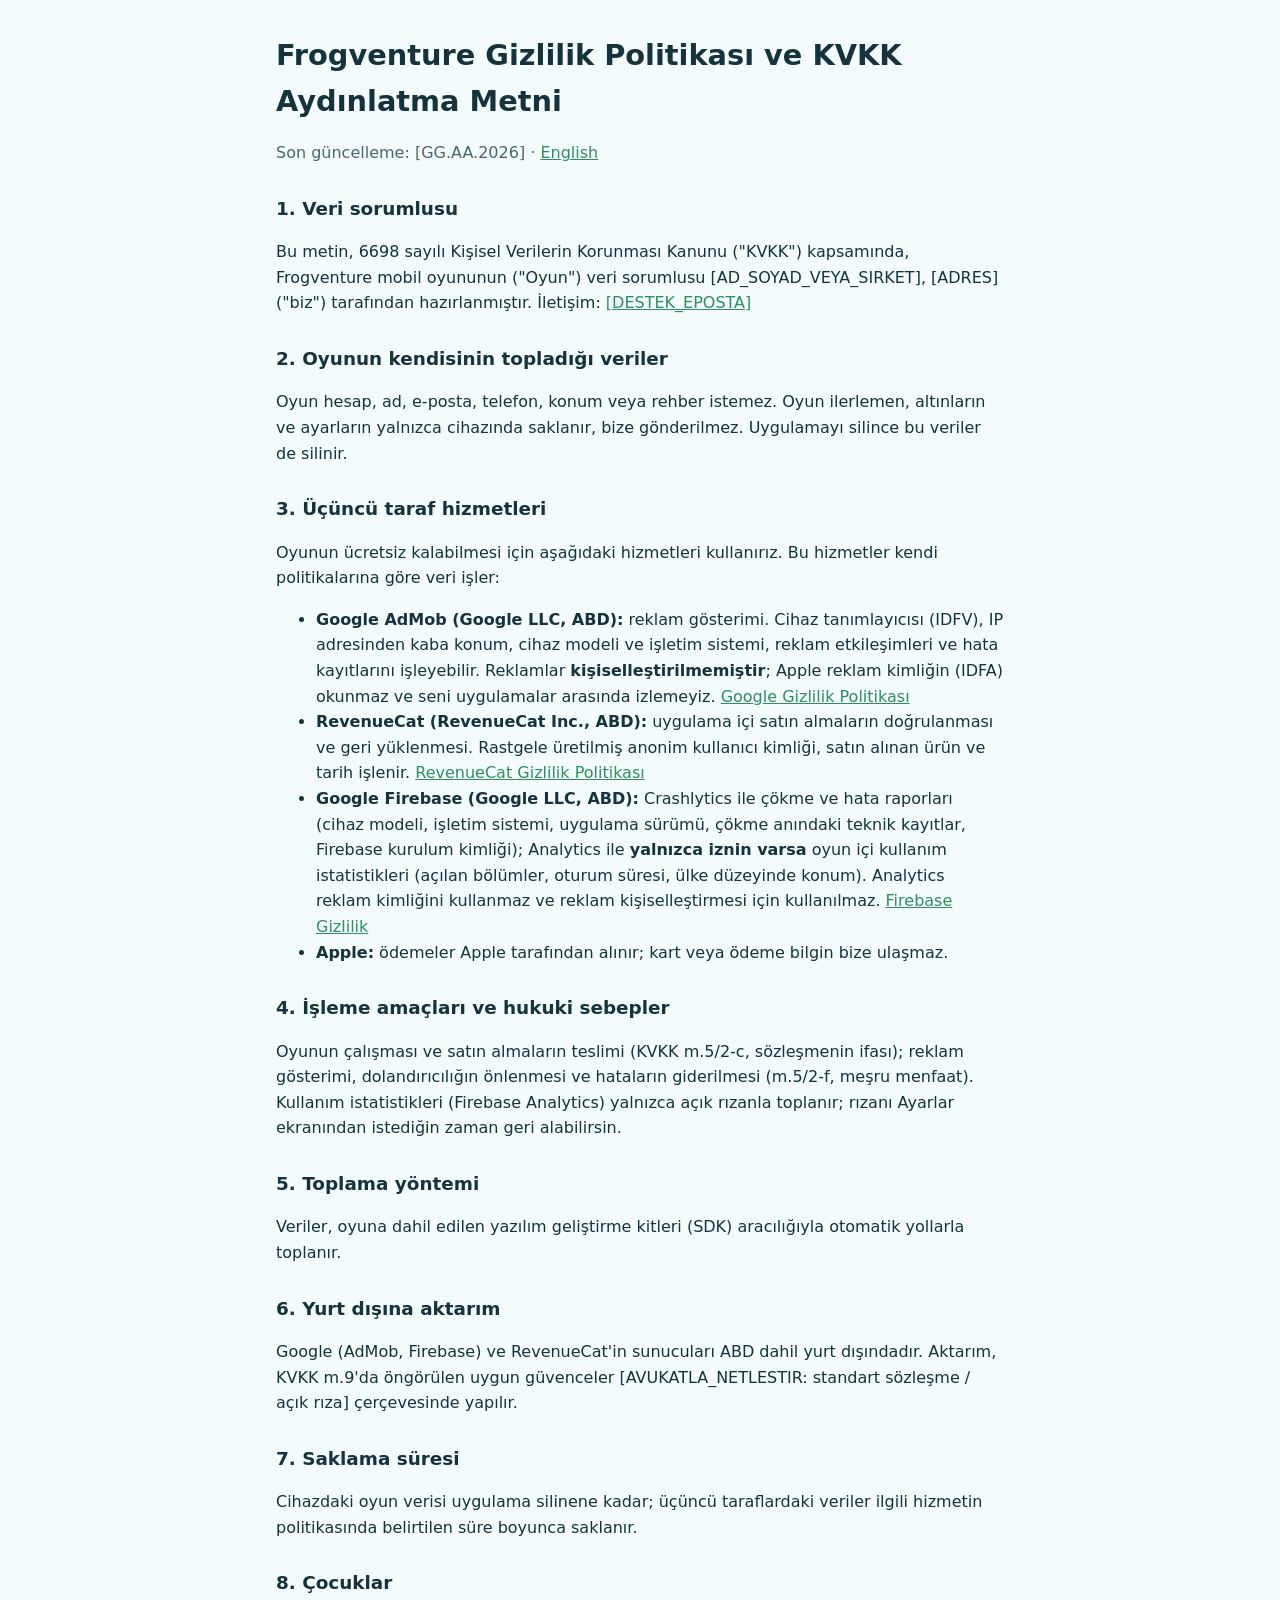
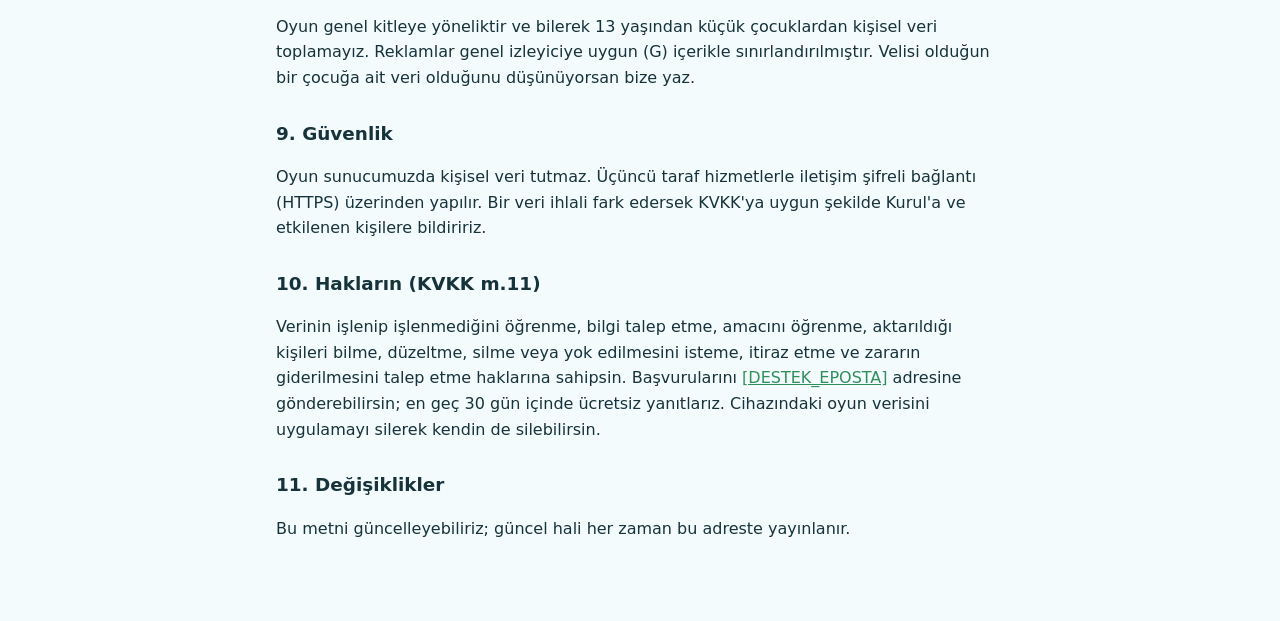
==== frogventure/privacy.html @ 259fa399 "Add Frogventure privacy policy and support pages Co-Authored-By: Claude Sonnet 5.5 <noreply@anthropi" ====
<!doctype html><html lang="tr"><head><meta charset="utf-8"><meta name="viewport" content="width=device-width,initial-scale=1"><title>Frogventure Gizlilik Politikası</title><link rel="stylesheet" href="../style.css"></head>
<body><main><h1>Frogventure Gizlilik Politikası ve KVKK Aydınlatma Metni</h1><p class="muted">Son güncelleme: [GG.AA.2026] · <a href="privacy-en.html">English</a></p>
<h2>1. Veri sorumlusu</h2><p>Bu metin, 6698 sayılı Kişisel Verilerin Korunması Kanunu ("KVKK") kapsamında, Frogventure mobil oyununun ("Oyun") veri sorumlusu [AD_SOYAD_VEYA_SIRKET], [ADRES] ("biz") tarafından hazırlanmıştır. İletişim: <a href="mailto:[DESTEK_EPOSTA]">[DESTEK_EPOSTA]</a></p>
<h2>2. Oyunun kendisinin topladığı veriler</h2><p>Oyun hesap, ad, e-posta, telefon, konum veya rehber istemez. Oyun ilerlemen, altınların ve ayarların yalnızca cihazında saklanır, bize gönderilmez. Uygulamayı silince bu veriler de silinir.</p>
<h2>3. Üçüncü taraf hizmetleri</h2><p>Oyunun ücretsiz kalabilmesi için aşağıdaki hizmetleri kullanırız. Bu hizmetler kendi politikalarına göre veri işler:</p><ul>
<li><b>Google AdMob (Google LLC, ABD):</b> reklam gösterimi. Cihaz tanımlayıcısı (IDFV), IP adresinden kaba konum, cihaz modeli ve işletim sistemi, reklam etkileşimleri ve hata kayıtlarını işleyebilir. Reklamlar <b>kişiselleştirilmemiştir</b>; Apple reklam kimliğin (IDFA) okunmaz ve seni uygulamalar arasında izlemeyiz. <a href="https://policies.google.com/privacy">Google Gizlilik Politikası</a></li>
<li><b>RevenueCat (RevenueCat Inc., ABD):</b> uygulama içi satın almaların doğrulanması ve geri yüklenmesi. Rastgele üretilmiş anonim kullanıcı kimliği, satın alınan ürün ve tarih işlenir. <a href="https://www.revenuecat.com/privacy">RevenueCat Gizlilik Politikası</a></li>
<li><b>Google Firebase (Google LLC, ABD):</b> Crashlytics ile çökme ve hata raporları (cihaz modeli, işletim sistemi, uygulama sürümü, çökme anındaki teknik kayıtlar, Firebase kurulum kimliği); Analytics ile <b>yalnızca iznin varsa</b> oyun içi kullanım istatistikleri (açılan bölümler, oturum süresi, ülke düzeyinde konum). Analytics reklam kimliğini kullanmaz ve reklam kişiselleştirmesi için kullanılmaz. <a href="https://firebase.google.com/support/privacy">Firebase Gizlilik</a></li>
<li><b>Apple:</b> ödemeler Apple tarafından alınır; kart veya ödeme bilgin bize ulaşmaz.</li></ul>
<h2>4. İşleme amaçları ve hukuki sebepler</h2><p>Oyunun çalışması ve satın almaların teslimi (KVKK m.5/2-c, sözleşmenin ifası); reklam gösterimi, dolandırıcılığın önlenmesi ve hataların giderilmesi (m.5/2-f, meşru menfaat). Kullanım istatistikleri (Firebase Analytics) yalnızca açık rızanla toplanır; rızanı Ayarlar ekranından istediğin zaman geri alabilirsin.</p>
<h2>5. Toplama yöntemi</h2><p>Veriler, oyuna dahil edilen yazılım geliştirme kitleri (SDK) aracılığıyla otomatik yollarla toplanır.</p>
<h2>6. Yurt dışına aktarım</h2><p>Google (AdMob, Firebase) ve RevenueCat'in sunucuları ABD dahil yurt dışındadır. Aktarım, KVKK m.9'da öngörülen uygun güvenceler [AVUKATLA_NETLESTIR: standart sözleşme / açık rıza] çerçevesinde yapılır.</p>
<h2>7. Saklama süresi</h2><p>Cihazdaki oyun verisi uygulama silinene kadar; üçüncü taraflardaki veriler ilgili hizmetin politikasında belirtilen süre boyunca saklanır.</p>
<h2>8. Çocuklar</h2><p>Oyun genel kitleye yöneliktir ve bilerek 13 yaşından küçük çocuklardan kişisel veri toplamayız. Reklamlar genel izleyiciye uygun (G) içerikle sınırlandırılmıştır. Velisi olduğun bir çocuğa ait veri olduğunu düşünüyorsan bize yaz.</p>
<h2>9. Güvenlik</h2><p>Oyun sunucumuzda kişisel veri tutmaz. Üçüncü taraf hizmetlerle iletişim şifreli bağlantı (HTTPS) üzerinden yapılır. Bir veri ihlali fark edersek KVKK'ya uygun şekilde Kurul'a ve etkilenen kişilere bildiririz.</p>
<h2>10. Hakların (KVKK m.11)</h2><p>Verinin işlenip işlenmediğini öğrenme, bilgi talep etme, amacını öğrenme, aktarıldığı kişileri bilme, düzeltme, silme veya yok edilmesini isteme, itiraz etme ve zararın giderilmesini talep etme haklarına sahipsin. Başvurularını <a href="mailto:[DESTEK_EPOSTA]">[DESTEK_EPOSTA]</a> adresine gönderebilirsin; en geç 30 gün içinde ücretsiz yanıtlarız. Cihazındaki oyun verisini uygulamayı silerek kendin de silebilirsin.</p>
<h2>11. Değişiklikler</h2><p>Bu metni güncelleyebiliriz; güncel hali her zaman bu adreste yayınlanır.</p>
</main></body></html>
---- style.css ----
:root{--bg:#f4fbfd;--fg:#16323a;--muted:#4c6670;--accent:#2f8f5b;--card:#fff}
@media (prefers-color-scheme:dark){:root{--bg:#0f1c20;--fg:#e4f1f4;--muted:#9fb7bf;--accent:#5fd18f;--card:#16282d}}
*{box-sizing:border-box}body{margin:0;background:var(--bg);color:var(--fg);font:16px/1.6 -apple-system,system-ui,Segoe UI,Roboto,sans-serif}
main{max-width:760px;margin:0 auto;padding:32px 16px 64px}h1{font-size:1.8rem;margin:0 0 4px}h2{font-size:1.15rem;margin:28px 0 6px}
a{color:var(--accent)}.muted{color:var(--muted)}nav{display:flex;gap:16px;flex-wrap:wrap;margin-bottom:24px}.card{background:var(--card);border-radius:14px;padding:16px 20px;margin:16px 0}
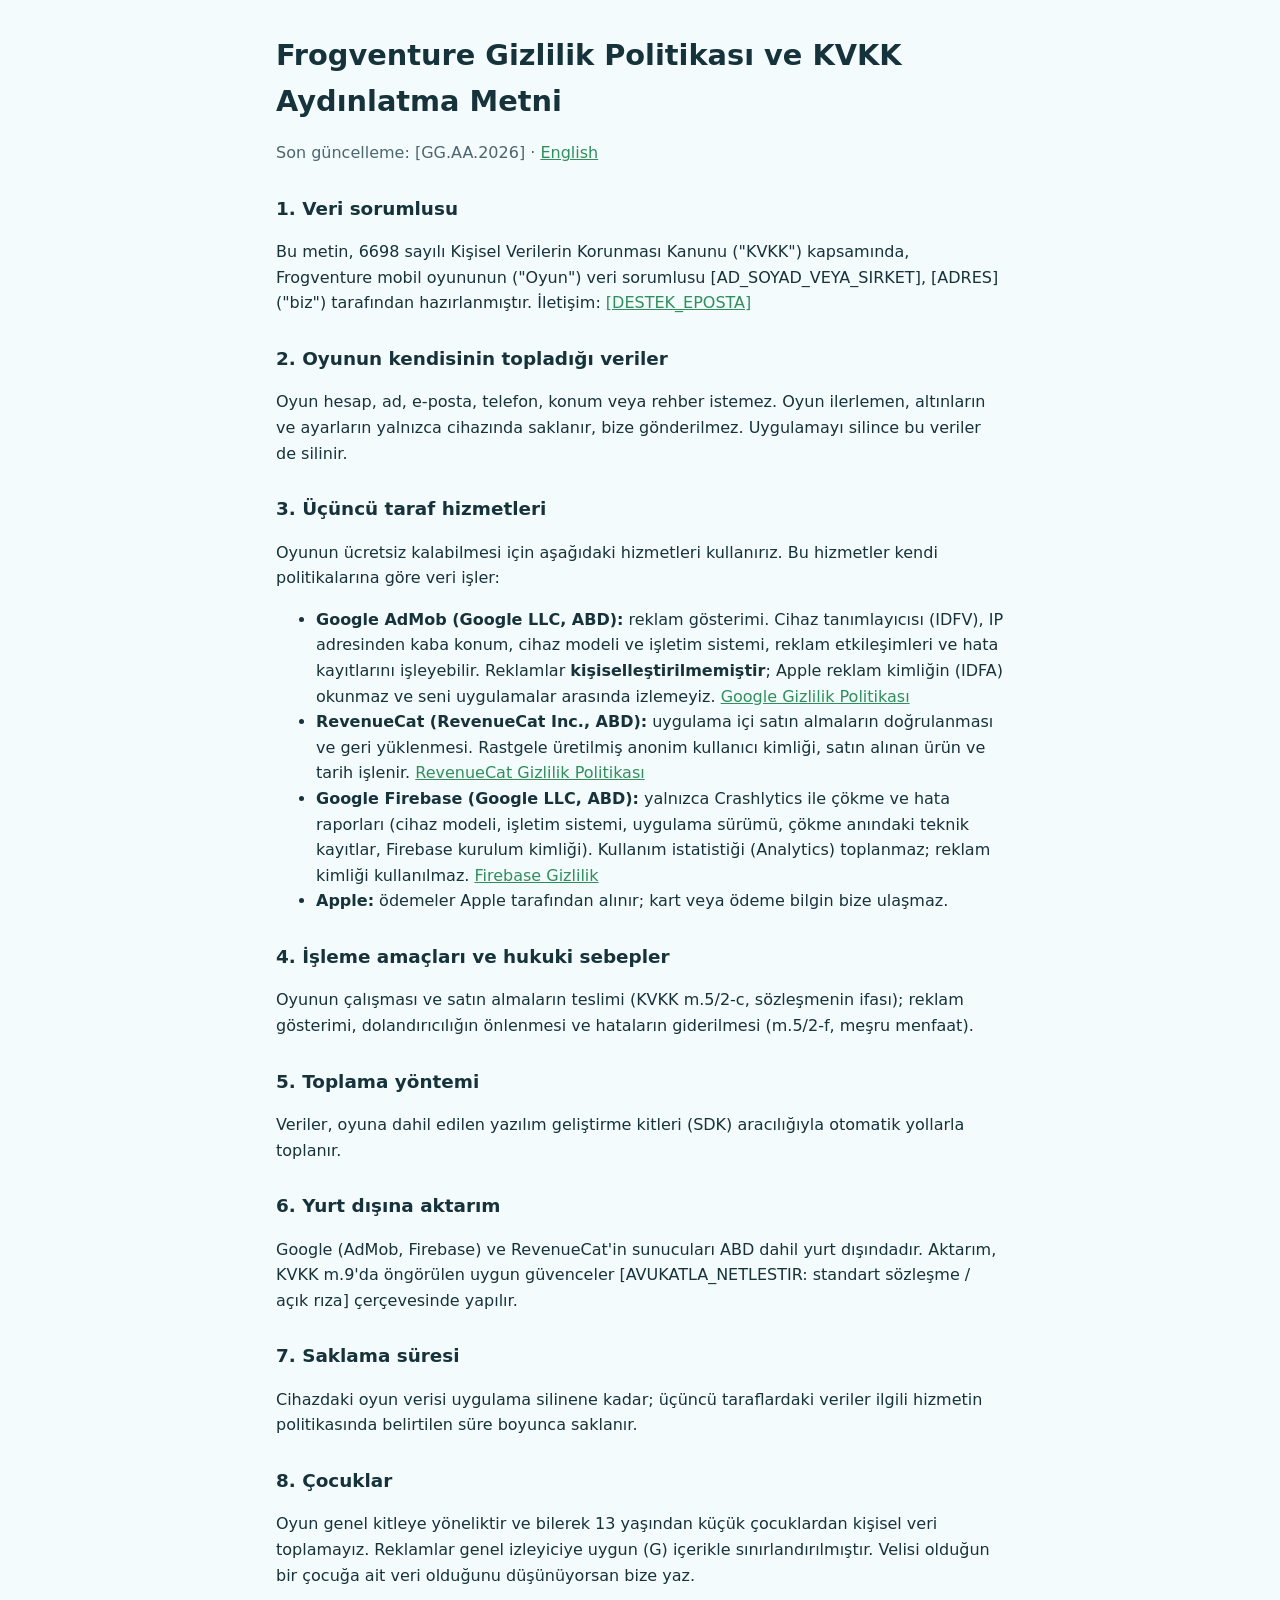
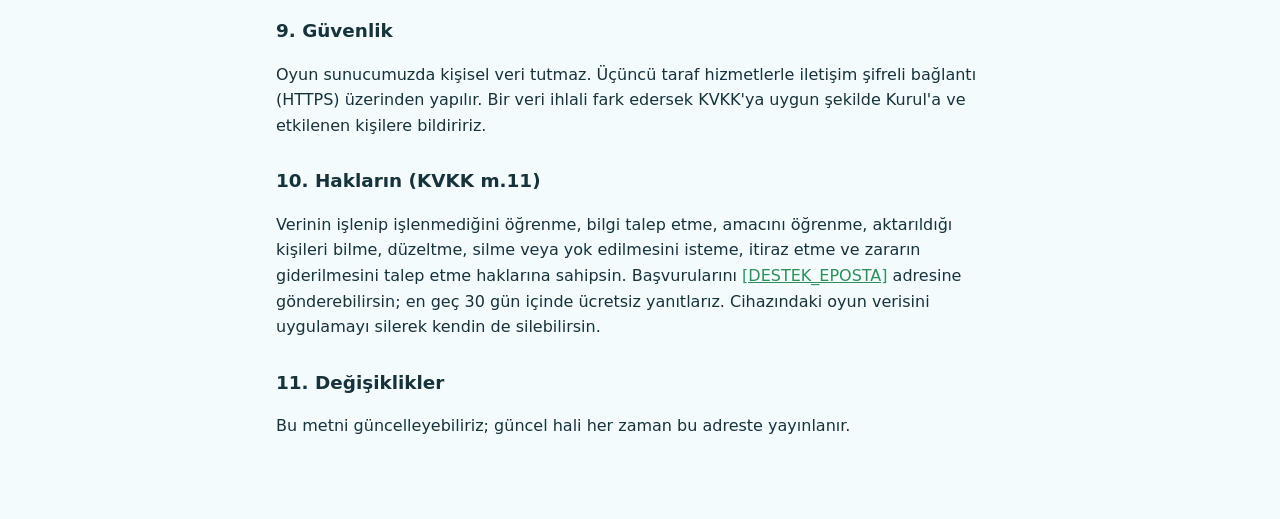
==== commit 13e92b97: "Privacy pages: Crashlytics only, no Analytics Co-Authored-By: Claude Sonnet 5.5 <noreply@anthropic.c" ====
--- a/frogventure/privacy.html
+++ b/frogventure/privacy.html
@@ -5,9 +5,9 @@
 <h2>3. Üçüncü taraf hizmetleri</h2><p>Oyunun ücretsiz kalabilmesi için aşağıdaki hizmetleri kullanırız. Bu hizmetler kendi politikalarına göre veri işler:</p><ul>
 <li><b>Google AdMob (Google LLC, ABD):</b> reklam gösterimi. Cihaz tanımlayıcısı (IDFV), IP adresinden kaba konum, cihaz modeli ve işletim sistemi, reklam etkileşimleri ve hata kayıtlarını işleyebilir. Reklamlar <b>kişiselleştirilmemiştir</b>; Apple reklam kimliğin (IDFA) okunmaz ve seni uygulamalar arasında izlemeyiz. <a href="https://policies.google.com/privacy">Google Gizlilik Politikası</a></li>
 <li><b>RevenueCat (RevenueCat Inc., ABD):</b> uygulama içi satın almaların doğrulanması ve geri yüklenmesi. Rastgele üretilmiş anonim kullanıcı kimliği, satın alınan ürün ve tarih işlenir. <a href="https://www.revenuecat.com/privacy">RevenueCat Gizlilik Politikası</a></li>
-<li><b>Google Firebase (Google LLC, ABD):</b> Crashlytics ile çökme ve hata raporları (cihaz modeli, işletim sistemi, uygulama sürümü, çökme anındaki teknik kayıtlar, Firebase kurulum kimliği); Analytics ile <b>yalnızca iznin varsa</b> oyun içi kullanım istatistikleri (açılan bölümler, oturum süresi, ülke düzeyinde konum). Analytics reklam kimliğini kullanmaz ve reklam kişiselleştirmesi için kullanılmaz. <a href="https://firebase.google.com/support/privacy">Firebase Gizlilik</a></li>
+<li><b>Google Firebase (Google LLC, ABD):</b> yalnızca Crashlytics ile çökme ve hata raporları (cihaz modeli, işletim sistemi, uygulama sürümü, çökme anındaki teknik kayıtlar, Firebase kurulum kimliği). Kullanım istatistiği (Analytics) toplanmaz; reklam kimliği kullanılmaz. <a href="https://firebase.google.com/support/privacy">Firebase Gizlilik</a></li>
 <li><b>Apple:</b> ödemeler Apple tarafından alınır; kart veya ödeme bilgin bize ulaşmaz.</li></ul>
-<h2>4. İşleme amaçları ve hukuki sebepler</h2><p>Oyunun çalışması ve satın almaların teslimi (KVKK m.5/2-c, sözleşmenin ifası); reklam gösterimi, dolandırıcılığın önlenmesi ve hataların giderilmesi (m.5/2-f, meşru menfaat). Kullanım istatistikleri (Firebase Analytics) yalnızca açık rızanla toplanır; rızanı Ayarlar ekranından istediğin zaman geri alabilirsin.</p>
+<h2>4. İşleme amaçları ve hukuki sebepler</h2><p>Oyunun çalışması ve satın almaların teslimi (KVKK m.5/2-c, sözleşmenin ifası); reklam gösterimi, dolandırıcılığın önlenmesi ve hataların giderilmesi (m.5/2-f, meşru menfaat).</p>
 <h2>5. Toplama yöntemi</h2><p>Veriler, oyuna dahil edilen yazılım geliştirme kitleri (SDK) aracılığıyla otomatik yollarla toplanır.</p>
 <h2>6. Yurt dışına aktarım</h2><p>Google (AdMob, Firebase) ve RevenueCat'in sunucuları ABD dahil yurt dışındadır. Aktarım, KVKK m.9'da öngörülen uygun güvenceler [AVUKATLA_NETLESTIR: standart sözleşme / açık rıza] çerçevesinde yapılır.</p>
 <h2>7. Saklama süresi</h2><p>Cihazdaki oyun verisi uygulama silinene kadar; üçüncü taraflardaki veriler ilgili hizmetin politikasında belirtilen süre boyunca saklanır.</p>
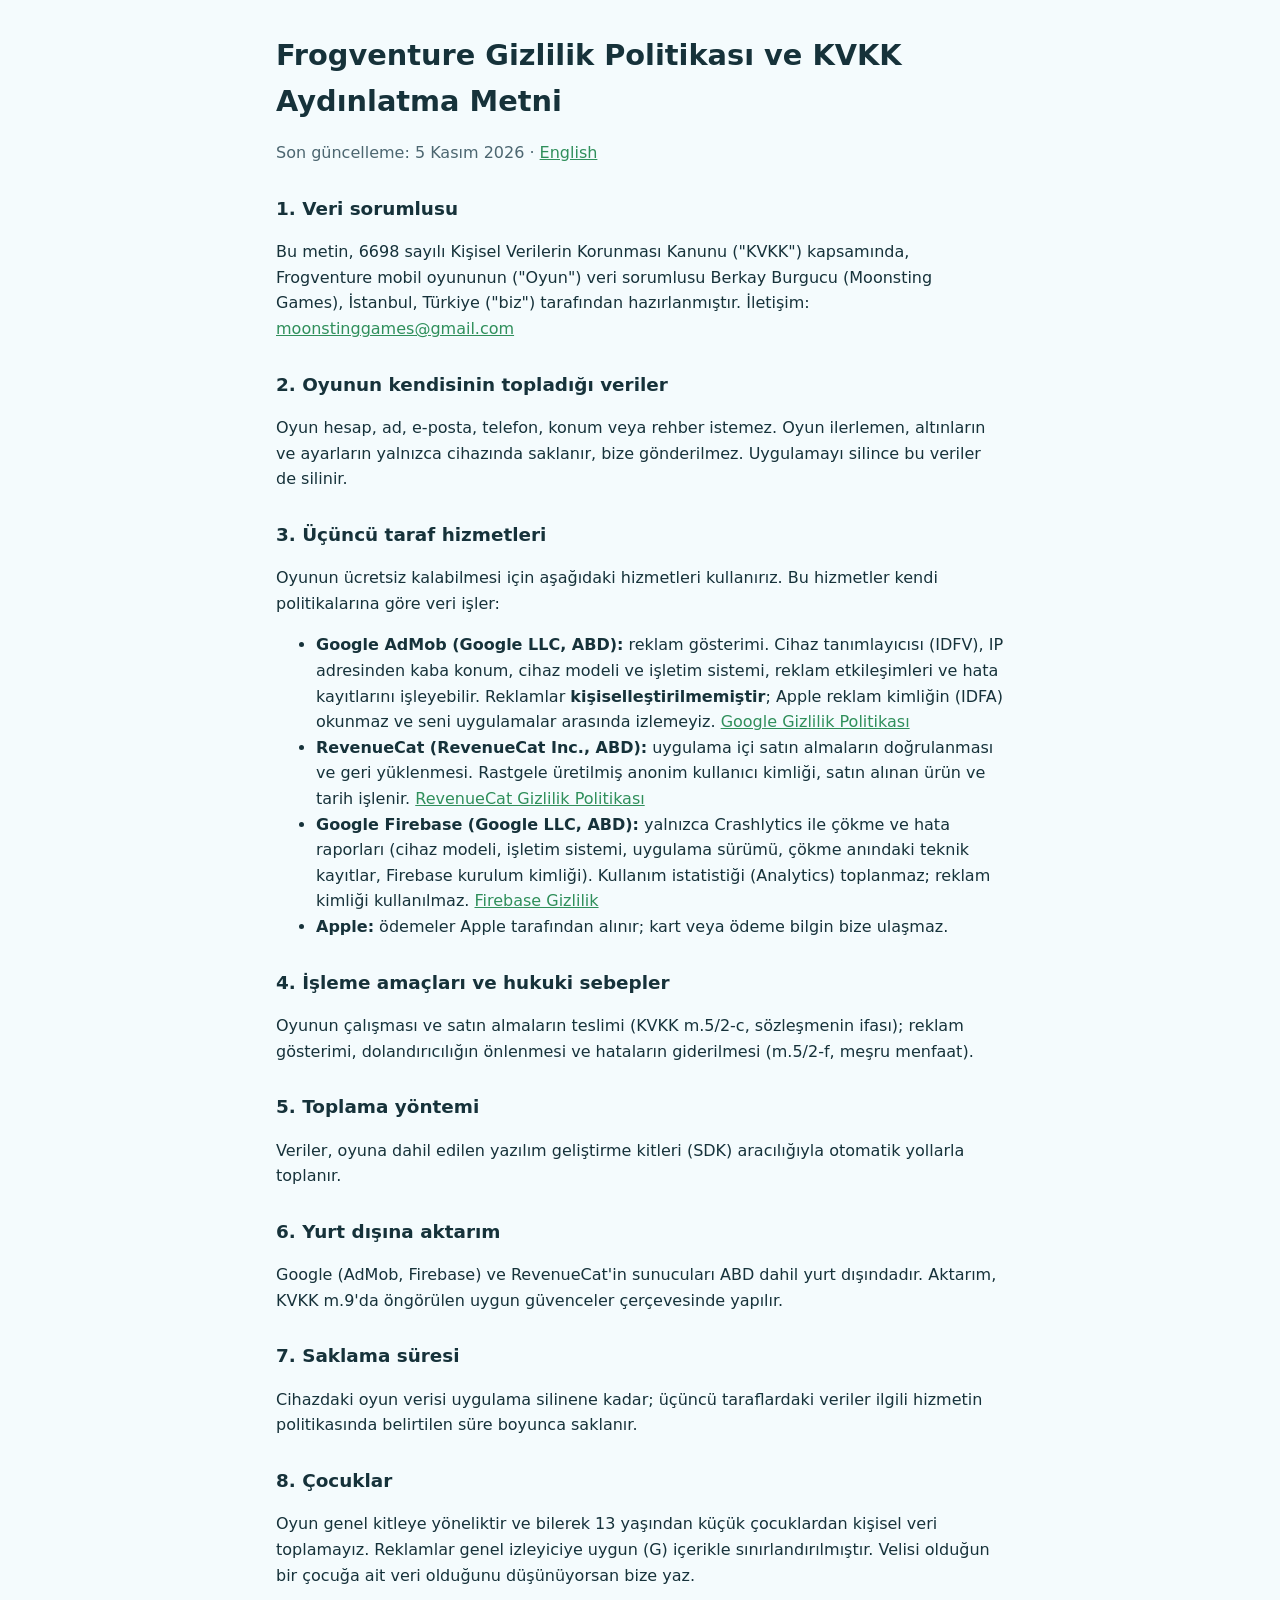
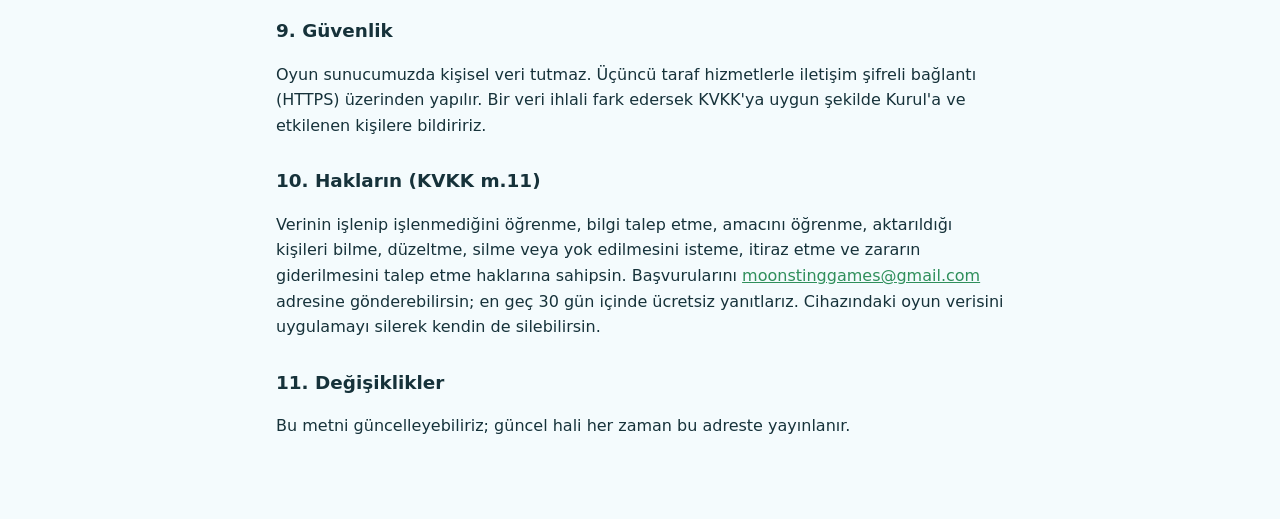
==== commit 5c952572: "Fill publisher, contact and date on privacy and support pages Co-Authored-By: Claude Sonnet 5.5 <nor" ====
--- a/frogventure/privacy.html
+++ b/frogventure/privacy.html
@@ -1,6 +1,6 @@
 <!doctype html><html lang="tr"><head><meta charset="utf-8"><meta name="viewport" content="width=device-width,initial-scale=1"><title>Frogventure Gizlilik Politikası</title><link rel="stylesheet" href="../style.css"></head>
-<body><main><h1>Frogventure Gizlilik Politikası ve KVKK Aydınlatma Metni</h1><p class="muted">Son güncelleme: [GG.AA.2026] · <a href="privacy-en.html">English</a></p>
-<h2>1. Veri sorumlusu</h2><p>Bu metin, 6698 sayılı Kişisel Verilerin Korunması Kanunu ("KVKK") kapsamında, Frogventure mobil oyununun ("Oyun") veri sorumlusu [AD_SOYAD_VEYA_SIRKET], [ADRES] ("biz") tarafından hazırlanmıştır. İletişim: <a href="mailto:[DESTEK_EPOSTA]">[DESTEK_EPOSTA]</a></p>
+<body><main><h1>Frogventure Gizlilik Politikası ve KVKK Aydınlatma Metni</h1><p class="muted">Son güncelleme: 5 Kasım 2026 · <a href="privacy-en.html">English</a></p>
+<h2>1. Veri sorumlusu</h2><p>Bu metin, 6698 sayılı Kişisel Verilerin Korunması Kanunu ("KVKK") kapsamında, Frogventure mobil oyununun ("Oyun") veri sorumlusu Berkay Burgucu (Moonsting Games), İstanbul, Türkiye ("biz") tarafından hazırlanmıştır. İletişim: <a href="mailto:moonstinggames@gmail.com">moonstinggames@gmail.com</a></p>
 <h2>2. Oyunun kendisinin topladığı veriler</h2><p>Oyun hesap, ad, e-posta, telefon, konum veya rehber istemez. Oyun ilerlemen, altınların ve ayarların yalnızca cihazında saklanır, bize gönderilmez. Uygulamayı silince bu veriler de silinir.</p>
 <h2>3. Üçüncü taraf hizmetleri</h2><p>Oyunun ücretsiz kalabilmesi için aşağıdaki hizmetleri kullanırız. Bu hizmetler kendi politikalarına göre veri işler:</p><ul>
 <li><b>Google AdMob (Google LLC, ABD):</b> reklam gösterimi. Cihaz tanımlayıcısı (IDFV), IP adresinden kaba konum, cihaz modeli ve işletim sistemi, reklam etkileşimleri ve hata kayıtlarını işleyebilir. Reklamlar <b>kişiselleştirilmemiştir</b>; Apple reklam kimliğin (IDFA) okunmaz ve seni uygulamalar arasında izlemeyiz. <a href="https://policies.google.com/privacy">Google Gizlilik Politikası</a></li>
@@ -9,10 +9,10 @@
 <li><b>Apple:</b> ödemeler Apple tarafından alınır; kart veya ödeme bilgin bize ulaşmaz.</li></ul>
 <h2>4. İşleme amaçları ve hukuki sebepler</h2><p>Oyunun çalışması ve satın almaların teslimi (KVKK m.5/2-c, sözleşmenin ifası); reklam gösterimi, dolandırıcılığın önlenmesi ve hataların giderilmesi (m.5/2-f, meşru menfaat).</p>
 <h2>5. Toplama yöntemi</h2><p>Veriler, oyuna dahil edilen yazılım geliştirme kitleri (SDK) aracılığıyla otomatik yollarla toplanır.</p>
-<h2>6. Yurt dışına aktarım</h2><p>Google (AdMob, Firebase) ve RevenueCat'in sunucuları ABD dahil yurt dışındadır. Aktarım, KVKK m.9'da öngörülen uygun güvenceler [AVUKATLA_NETLESTIR: standart sözleşme / açık rıza] çerçevesinde yapılır.</p>
+<h2>6. Yurt dışına aktarım</h2><p>Google (AdMob, Firebase) ve RevenueCat'in sunucuları ABD dahil yurt dışındadır. Aktarım, KVKK m.9'da öngörülen uygun güvenceler çerçevesinde yapılır.</p>
 <h2>7. Saklama süresi</h2><p>Cihazdaki oyun verisi uygulama silinene kadar; üçüncü taraflardaki veriler ilgili hizmetin politikasında belirtilen süre boyunca saklanır.</p>
 <h2>8. Çocuklar</h2><p>Oyun genel kitleye yöneliktir ve bilerek 13 yaşından küçük çocuklardan kişisel veri toplamayız. Reklamlar genel izleyiciye uygun (G) içerikle sınırlandırılmıştır. Velisi olduğun bir çocuğa ait veri olduğunu düşünüyorsan bize yaz.</p>
 <h2>9. Güvenlik</h2><p>Oyun sunucumuzda kişisel veri tutmaz. Üçüncü taraf hizmetlerle iletişim şifreli bağlantı (HTTPS) üzerinden yapılır. Bir veri ihlali fark edersek KVKK'ya uygun şekilde Kurul'a ve etkilenen kişilere bildiririz.</p>
-<h2>10. Hakların (KVKK m.11)</h2><p>Verinin işlenip işlenmediğini öğrenme, bilgi talep etme, amacını öğrenme, aktarıldığı kişileri bilme, düzeltme, silme veya yok edilmesini isteme, itiraz etme ve zararın giderilmesini talep etme haklarına sahipsin. Başvurularını <a href="mailto:[DESTEK_EPOSTA]">[DESTEK_EPOSTA]</a> adresine gönderebilirsin; en geç 30 gün içinde ücretsiz yanıtlarız. Cihazındaki oyun verisini uygulamayı silerek kendin de silebilirsin.</p>
+<h2>10. Hakların (KVKK m.11)</h2><p>Verinin işlenip işlenmediğini öğrenme, bilgi talep etme, amacını öğrenme, aktarıldığı kişileri bilme, düzeltme, silme veya yok edilmesini isteme, itiraz etme ve zararın giderilmesini talep etme haklarına sahipsin. Başvurularını <a href="mailto:moonstinggames@gmail.com">moonstinggames@gmail.com</a> adresine gönderebilirsin; en geç 30 gün içinde ücretsiz yanıtlarız. Cihazındaki oyun verisini uygulamayı silerek kendin de silebilirsin.</p>
 <h2>11. Değişiklikler</h2><p>Bu metni güncelleyebiliriz; güncel hali her zaman bu adreste yayınlanır.</p>
 </main></body></html>
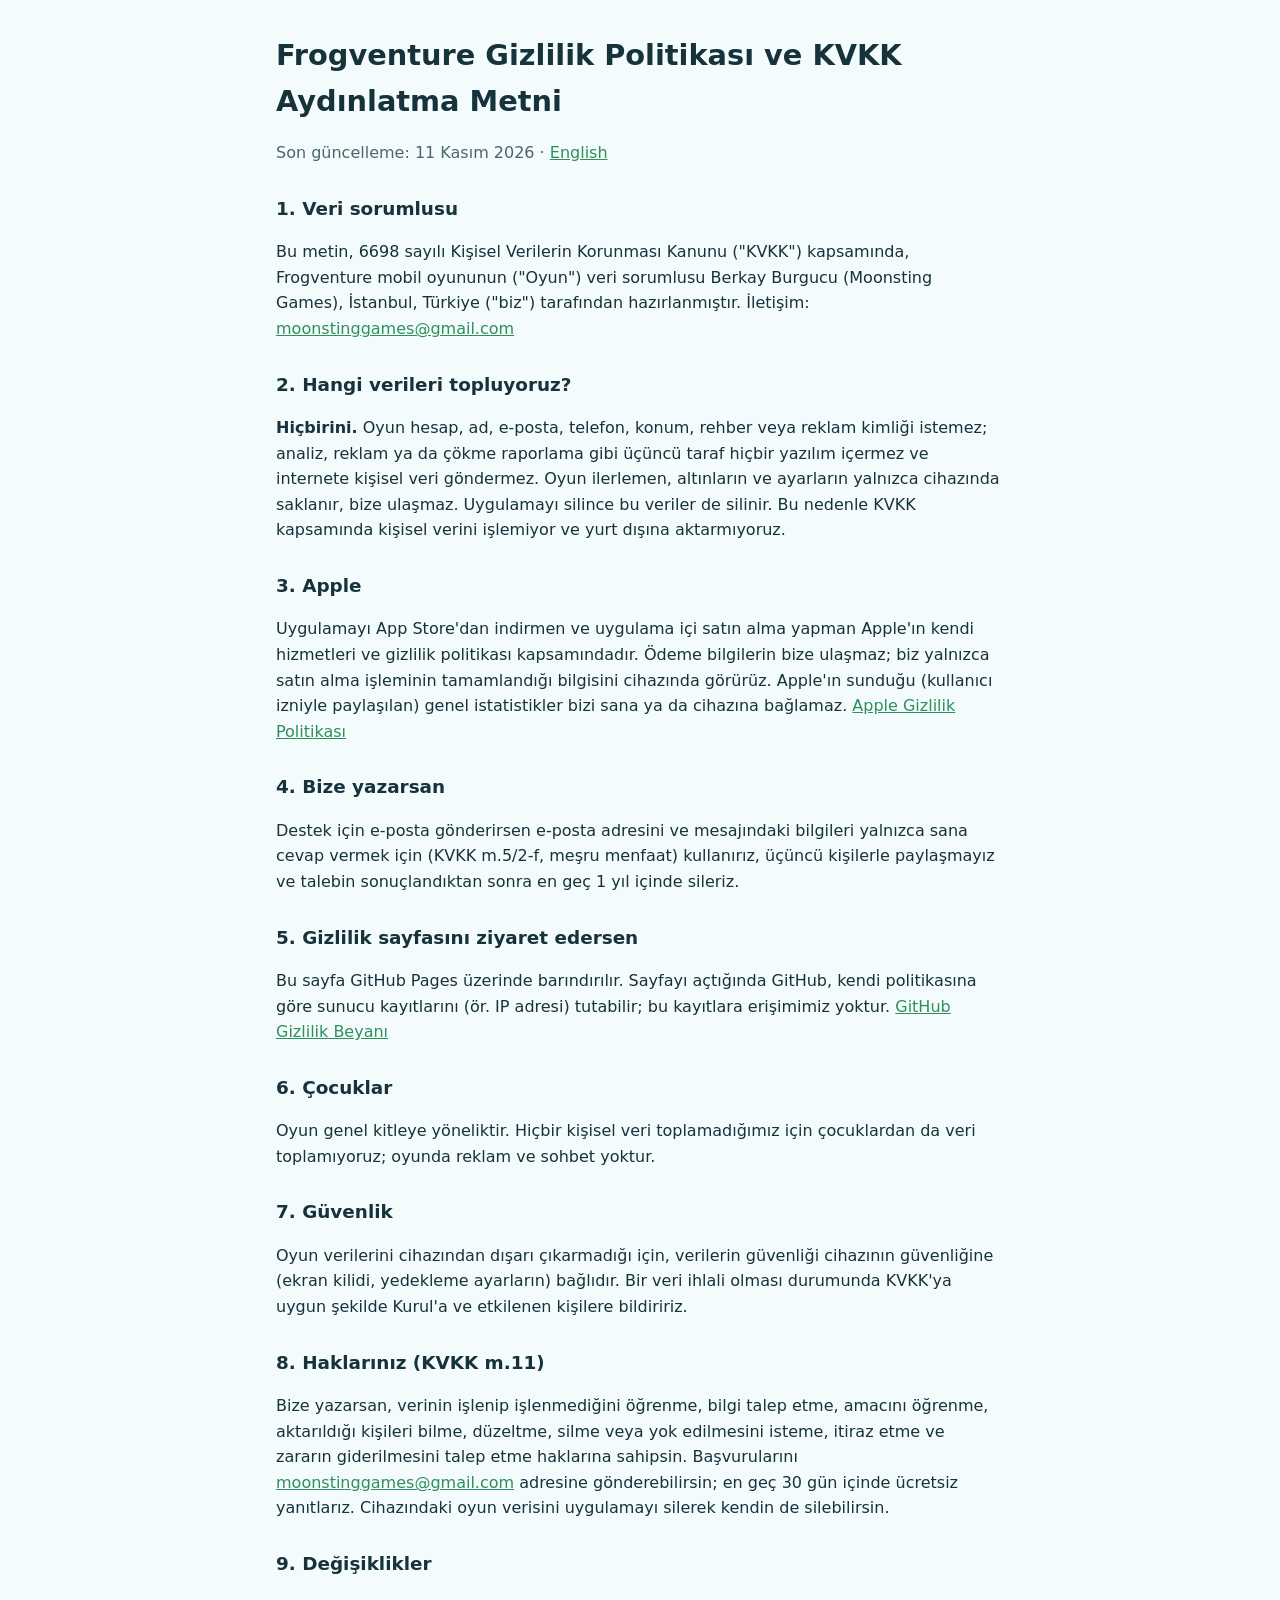
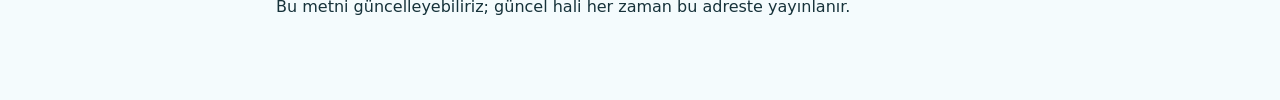
==== commit 1ba60656: "Privacy pages: no third-party SDKs, no data collected Co-Authored-By: Claude Sonnet 5.5 <noreply@ant" ====
--- a/frogventure/privacy.html
+++ b/frogventure/privacy.html
@@ -1,18 +1,12 @@
 <!doctype html><html lang="tr"><head><meta charset="utf-8"><meta name="viewport" content="width=device-width,initial-scale=1"><title>Frogventure Gizlilik Politikası</title><link rel="stylesheet" href="../style.css"></head>
-<body><main><h1>Frogventure Gizlilik Politikası ve KVKK Aydınlatma Metni</h1><p class="muted">Son güncelleme: 5 Kasım 2026 · <a href="privacy-en.html">English</a></p>
+<body><main><h1>Frogventure Gizlilik Politikası ve KVKK Aydınlatma Metni</h1><p class="muted">Son güncelleme: 11 Kasım 2026 · <a href="privacy-en.html">English</a></p>
 <h2>1. Veri sorumlusu</h2><p>Bu metin, 6698 sayılı Kişisel Verilerin Korunması Kanunu ("KVKK") kapsamında, Frogventure mobil oyununun ("Oyun") veri sorumlusu Berkay Burgucu (Moonsting Games), İstanbul, Türkiye ("biz") tarafından hazırlanmıştır. İletişim: <a href="mailto:moonstinggames@gmail.com">moonstinggames@gmail.com</a></p>
-<h2>2. Oyunun kendisinin topladığı veriler</h2><p>Oyun hesap, ad, e-posta, telefon, konum veya rehber istemez. Oyun ilerlemen, altınların ve ayarların yalnızca cihazında saklanır, bize gönderilmez. Uygulamayı silince bu veriler de silinir.</p>
-<h2>3. Üçüncü taraf hizmetleri</h2><p>Oyunun ücretsiz kalabilmesi için aşağıdaki hizmetleri kullanırız. Bu hizmetler kendi politikalarına göre veri işler:</p><ul>
-<li><b>Google AdMob (Google LLC, ABD):</b> reklam gösterimi. Cihaz tanımlayıcısı (IDFV), IP adresinden kaba konum, cihaz modeli ve işletim sistemi, reklam etkileşimleri ve hata kayıtlarını işleyebilir. Reklamlar <b>kişiselleştirilmemiştir</b>; Apple reklam kimliğin (IDFA) okunmaz ve seni uygulamalar arasında izlemeyiz. <a href="https://policies.google.com/privacy">Google Gizlilik Politikası</a></li>
-<li><b>RevenueCat (RevenueCat Inc., ABD):</b> uygulama içi satın almaların doğrulanması ve geri yüklenmesi. Rastgele üretilmiş anonim kullanıcı kimliği, satın alınan ürün ve tarih işlenir. <a href="https://www.revenuecat.com/privacy">RevenueCat Gizlilik Politikası</a></li>
-<li><b>Google Firebase (Google LLC, ABD):</b> yalnızca Crashlytics ile çökme ve hata raporları (cihaz modeli, işletim sistemi, uygulama sürümü, çökme anındaki teknik kayıtlar, Firebase kurulum kimliği). Kullanım istatistiği (Analytics) toplanmaz; reklam kimliği kullanılmaz. <a href="https://firebase.google.com/support/privacy">Firebase Gizlilik</a></li>
-<li><b>Apple:</b> ödemeler Apple tarafından alınır; kart veya ödeme bilgin bize ulaşmaz.</li></ul>
-<h2>4. İşleme amaçları ve hukuki sebepler</h2><p>Oyunun çalışması ve satın almaların teslimi (KVKK m.5/2-c, sözleşmenin ifası); reklam gösterimi, dolandırıcılığın önlenmesi ve hataların giderilmesi (m.5/2-f, meşru menfaat).</p>
-<h2>5. Toplama yöntemi</h2><p>Veriler, oyuna dahil edilen yazılım geliştirme kitleri (SDK) aracılığıyla otomatik yollarla toplanır.</p>
-<h2>6. Yurt dışına aktarım</h2><p>Google (AdMob, Firebase) ve RevenueCat'in sunucuları ABD dahil yurt dışındadır. Aktarım, KVKK m.9'da öngörülen uygun güvenceler çerçevesinde yapılır.</p>
-<h2>7. Saklama süresi</h2><p>Cihazdaki oyun verisi uygulama silinene kadar; üçüncü taraflardaki veriler ilgili hizmetin politikasında belirtilen süre boyunca saklanır.</p>
-<h2>8. Çocuklar</h2><p>Oyun genel kitleye yöneliktir ve bilerek 13 yaşından küçük çocuklardan kişisel veri toplamayız. Reklamlar genel izleyiciye uygun (G) içerikle sınırlandırılmıştır. Velisi olduğun bir çocuğa ait veri olduğunu düşünüyorsan bize yaz.</p>
-<h2>9. Güvenlik</h2><p>Oyun sunucumuzda kişisel veri tutmaz. Üçüncü taraf hizmetlerle iletişim şifreli bağlantı (HTTPS) üzerinden yapılır. Bir veri ihlali fark edersek KVKK'ya uygun şekilde Kurul'a ve etkilenen kişilere bildiririz.</p>
-<h2>10. Hakların (KVKK m.11)</h2><p>Verinin işlenip işlenmediğini öğrenme, bilgi talep etme, amacını öğrenme, aktarıldığı kişileri bilme, düzeltme, silme veya yok edilmesini isteme, itiraz etme ve zararın giderilmesini talep etme haklarına sahipsin. Başvurularını <a href="mailto:moonstinggames@gmail.com">moonstinggames@gmail.com</a> adresine gönderebilirsin; en geç 30 gün içinde ücretsiz yanıtlarız. Cihazındaki oyun verisini uygulamayı silerek kendin de silebilirsin.</p>
-<h2>11. Değişiklikler</h2><p>Bu metni güncelleyebiliriz; güncel hali her zaman bu adreste yayınlanır.</p>
+<h2>2. Hangi verileri topluyoruz?</h2><p><b>Hiçbirini.</b> Oyun hesap, ad, e-posta, telefon, konum, rehber veya reklam kimliği istemez; analiz, reklam ya da çökme raporlama gibi üçüncü taraf hiçbir yazılım içermez ve internete kişisel veri göndermez. Oyun ilerlemen, altınların ve ayarların yalnızca cihazında saklanır, bize ulaşmaz. Uygulamayı silince bu veriler de silinir. Bu nedenle KVKK kapsamında kişisel verini işlemiyor ve yurt dışına aktarmıyoruz.</p>
+<h2>3. Apple</h2><p>Uygulamayı App Store'dan indirmen ve uygulama içi satın alma yapman Apple'ın kendi hizmetleri ve gizlilik politikası kapsamındadır. Ödeme bilgilerin bize ulaşmaz; biz yalnızca satın alma işleminin tamamlandığı bilgisini cihazında görürüz. Apple'ın sunduğu (kullanıcı izniyle paylaşılan) genel istatistikler bizi sana ya da cihazına bağlamaz. <a href="https://www.apple.com/legal/privacy/tr/">Apple Gizlilik Politikası</a></p>
+<h2>4. Bize yazarsan</h2><p>Destek için e-posta gönderirsen e-posta adresini ve mesajındaki bilgileri yalnızca sana cevap vermek için (KVKK m.5/2-f, meşru menfaat) kullanırız, üçüncü kişilerle paylaşmayız ve talebin sonuçlandıktan sonra en geç 1 yıl içinde sileriz.</p>
+<h2>5. Gizlilik sayfasını ziyaret edersen</h2><p>Bu sayfa GitHub Pages üzerinde barındırılır. Sayfayı açtığında GitHub, kendi politikasına göre sunucu kayıtlarını (ör. IP adresi) tutabilir; bu kayıtlara erişimimiz yoktur. <a href="https://docs.github.com/tr/site-policy/privacy-policies/github-general-privacy-statement">GitHub Gizlilik Beyanı</a></p>
+<h2>6. Çocuklar</h2><p>Oyun genel kitleye yöneliktir. Hiçbir kişisel veri toplamadığımız için çocuklardan da veri toplamıyoruz; oyunda reklam ve sohbet yoktur.</p>
+<h2>7. Güvenlik</h2><p>Oyun verilerini cihazından dışarı çıkarmadığı için, verilerin güvenliği cihazının güvenliğine (ekran kilidi, yedekleme ayarların) bağlıdır. Bir veri ihlali olması durumunda KVKK'ya uygun şekilde Kurul'a ve etkilenen kişilere bildiririz.</p>
+<h2>8. Haklarınız (KVKK m.11)</h2><p>Bize yazarsan, verinin işlenip işlenmediğini öğrenme, bilgi talep etme, amacını öğrenme, aktarıldığı kişileri bilme, düzeltme, silme veya yok edilmesini isteme, itiraz etme ve zararın giderilmesini talep etme haklarına sahipsin. Başvurularını <a href="mailto:moonstinggames@gmail.com">moonstinggames@gmail.com</a> adresine gönderebilirsin; en geç 30 gün içinde ücretsiz yanıtlarız. Cihazındaki oyun verisini uygulamayı silerek kendin de silebilirsin.</p>
+<h2>9. Değişiklikler</h2><p>Bu metni güncelleyebiliriz; güncel hali her zaman bu adreste yayınlanır.</p>
 </main></body></html>
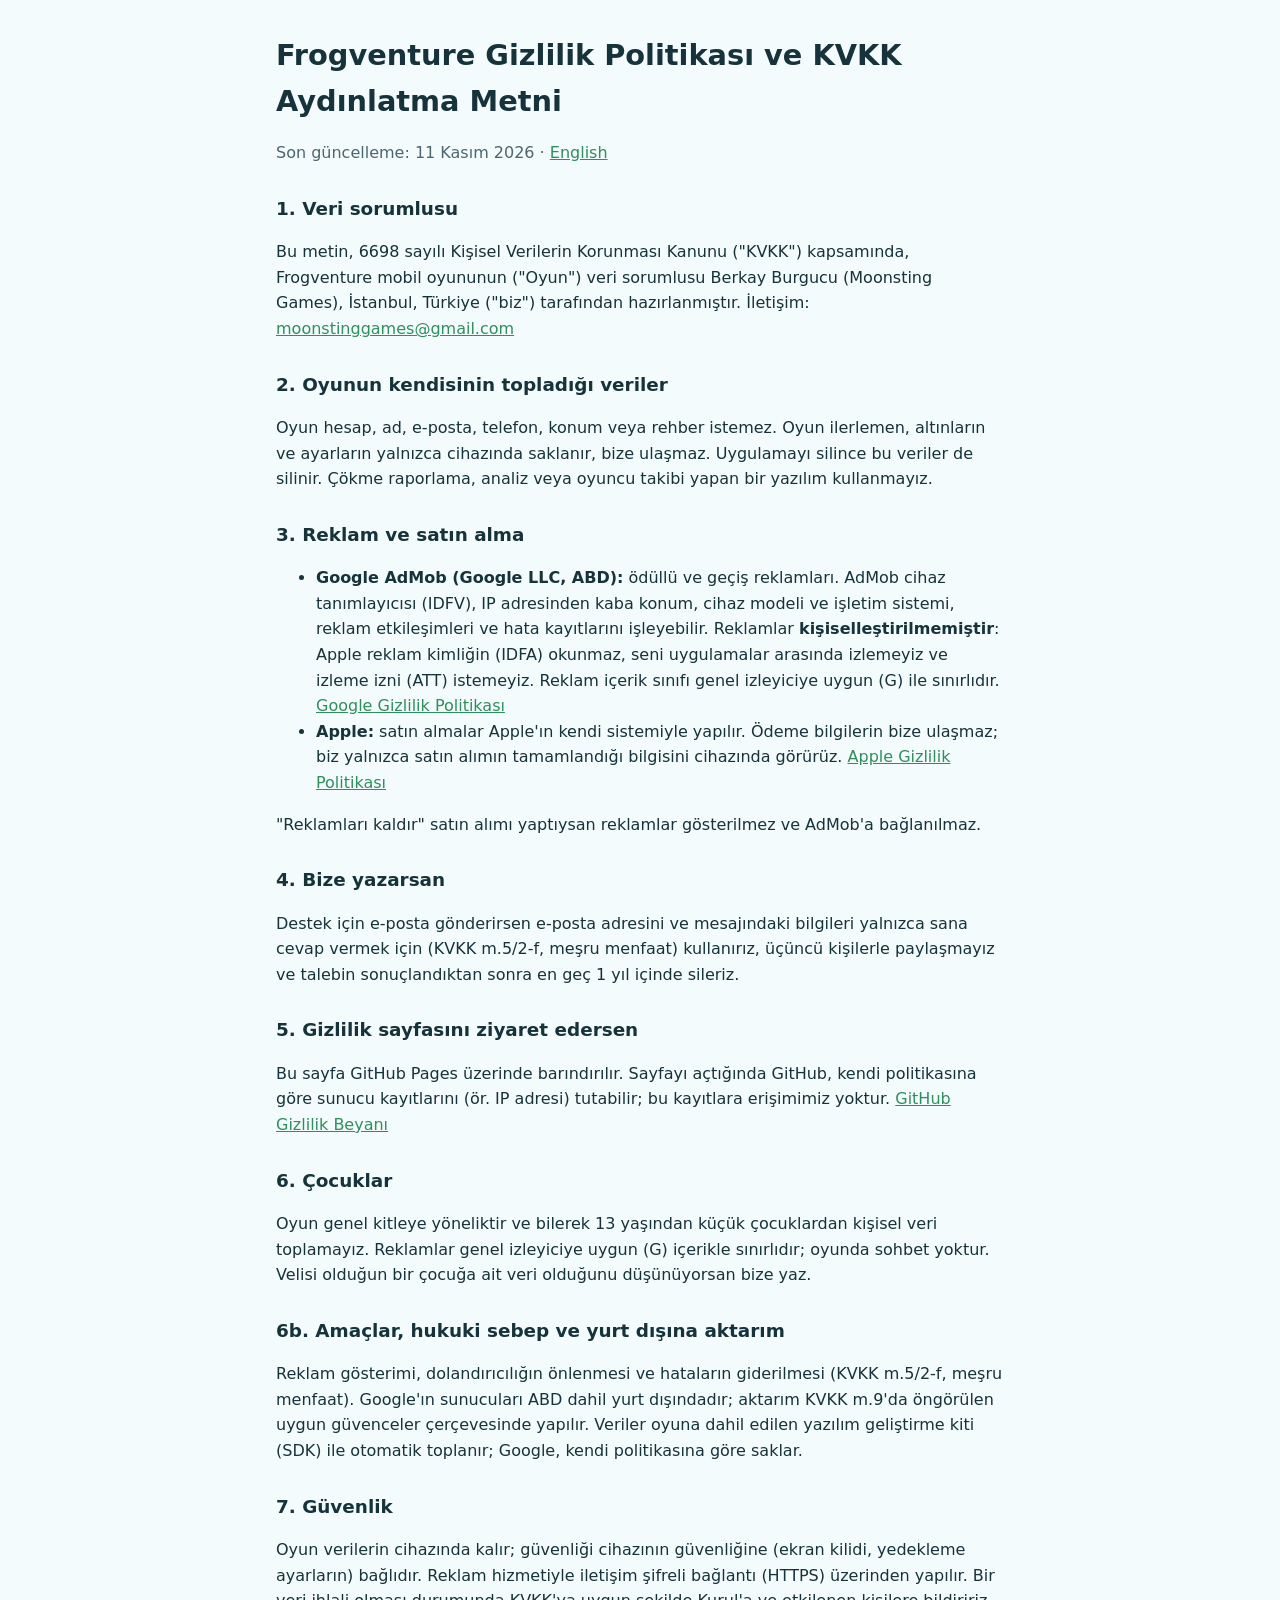
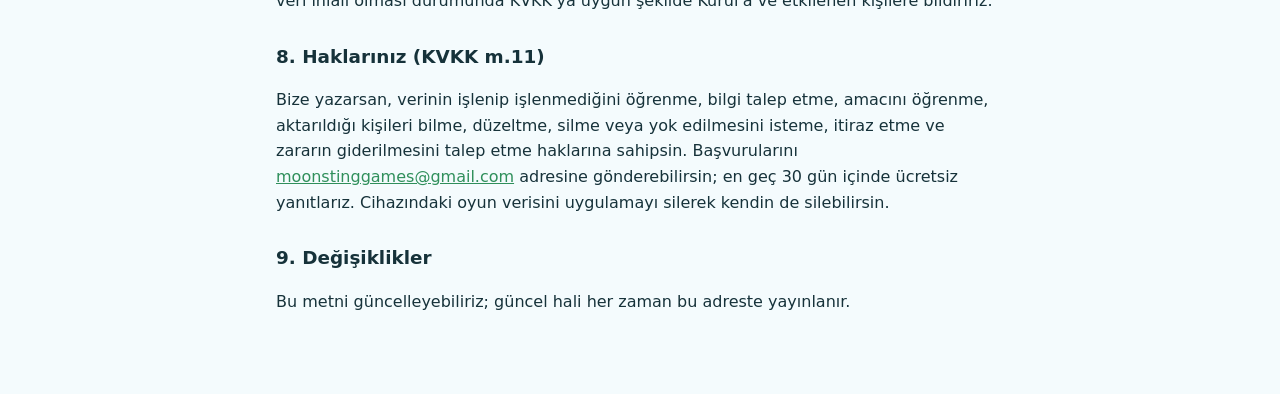
==== commit 1dd6f30e: "Privacy pages: non-personalized AdMob ads, no other SDKs Co-Authored-By: Claude Sonnet 5.5 <noreply@" ====
--- a/frogventure/privacy.html
+++ b/frogventure/privacy.html
@@ -1,12 +1,16 @@
 <!doctype html><html lang="tr"><head><meta charset="utf-8"><meta name="viewport" content="width=device-width,initial-scale=1"><title>Frogventure Gizlilik Politikası</title><link rel="stylesheet" href="../style.css"></head>
 <body><main><h1>Frogventure Gizlilik Politikası ve KVKK Aydınlatma Metni</h1><p class="muted">Son güncelleme: 11 Kasım 2026 · <a href="privacy-en.html">English</a></p>
 <h2>1. Veri sorumlusu</h2><p>Bu metin, 6698 sayılı Kişisel Verilerin Korunması Kanunu ("KVKK") kapsamında, Frogventure mobil oyununun ("Oyun") veri sorumlusu Berkay Burgucu (Moonsting Games), İstanbul, Türkiye ("biz") tarafından hazırlanmıştır. İletişim: <a href="mailto:moonstinggames@gmail.com">moonstinggames@gmail.com</a></p>
-<h2>2. Hangi verileri topluyoruz?</h2><p><b>Hiçbirini.</b> Oyun hesap, ad, e-posta, telefon, konum, rehber veya reklam kimliği istemez; analiz, reklam ya da çökme raporlama gibi üçüncü taraf hiçbir yazılım içermez ve internete kişisel veri göndermez. Oyun ilerlemen, altınların ve ayarların yalnızca cihazında saklanır, bize ulaşmaz. Uygulamayı silince bu veriler de silinir. Bu nedenle KVKK kapsamında kişisel verini işlemiyor ve yurt dışına aktarmıyoruz.</p>
-<h2>3. Apple</h2><p>Uygulamayı App Store'dan indirmen ve uygulama içi satın alma yapman Apple'ın kendi hizmetleri ve gizlilik politikası kapsamındadır. Ödeme bilgilerin bize ulaşmaz; biz yalnızca satın alma işleminin tamamlandığı bilgisini cihazında görürüz. Apple'ın sunduğu (kullanıcı izniyle paylaşılan) genel istatistikler bizi sana ya da cihazına bağlamaz. <a href="https://www.apple.com/legal/privacy/tr/">Apple Gizlilik Politikası</a></p>
+<h2>2. Oyunun kendisinin topladığı veriler</h2><p>Oyun hesap, ad, e-posta, telefon, konum veya rehber istemez. Oyun ilerlemen, altınların ve ayarların yalnızca cihazında saklanır, bize ulaşmaz. Uygulamayı silince bu veriler de silinir. Çökme raporlama, analiz veya oyuncu takibi yapan bir yazılım kullanmayız.</p>
+<h2>3. Reklam ve satın alma</h2><ul>
+<li><b>Google AdMob (Google LLC, ABD):</b> ödüllü ve geçiş reklamları. AdMob cihaz tanımlayıcısı (IDFV), IP adresinden kaba konum, cihaz modeli ve işletim sistemi, reklam etkileşimleri ve hata kayıtlarını işleyebilir. Reklamlar <b>kişiselleştirilmemiştir</b>: Apple reklam kimliğin (IDFA) okunmaz, seni uygulamalar arasında izlemeyiz ve izleme izni (ATT) istemeyiz. Reklam içerik sınıfı genel izleyiciye uygun (G) ile sınırlıdır. <a href="https://policies.google.com/privacy">Google Gizlilik Politikası</a></li>
+<li><b>Apple:</b> satın almalar Apple'ın kendi sistemiyle yapılır. Ödeme bilgilerin bize ulaşmaz; biz yalnızca satın alımın tamamlandığı bilgisini cihazında görürüz. <a href="https://www.apple.com/legal/privacy/tr/">Apple Gizlilik Politikası</a></li></ul>
+<p>"Reklamları kaldır" satın alımı yaptıysan reklamlar gösterilmez ve AdMob'a bağlanılmaz.</p>
 <h2>4. Bize yazarsan</h2><p>Destek için e-posta gönderirsen e-posta adresini ve mesajındaki bilgileri yalnızca sana cevap vermek için (KVKK m.5/2-f, meşru menfaat) kullanırız, üçüncü kişilerle paylaşmayız ve talebin sonuçlandıktan sonra en geç 1 yıl içinde sileriz.</p>
 <h2>5. Gizlilik sayfasını ziyaret edersen</h2><p>Bu sayfa GitHub Pages üzerinde barındırılır. Sayfayı açtığında GitHub, kendi politikasına göre sunucu kayıtlarını (ör. IP adresi) tutabilir; bu kayıtlara erişimimiz yoktur. <a href="https://docs.github.com/tr/site-policy/privacy-policies/github-general-privacy-statement">GitHub Gizlilik Beyanı</a></p>
-<h2>6. Çocuklar</h2><p>Oyun genel kitleye yöneliktir. Hiçbir kişisel veri toplamadığımız için çocuklardan da veri toplamıyoruz; oyunda reklam ve sohbet yoktur.</p>
-<h2>7. Güvenlik</h2><p>Oyun verilerini cihazından dışarı çıkarmadığı için, verilerin güvenliği cihazının güvenliğine (ekran kilidi, yedekleme ayarların) bağlıdır. Bir veri ihlali olması durumunda KVKK'ya uygun şekilde Kurul'a ve etkilenen kişilere bildiririz.</p>
+<h2>6. Çocuklar</h2><p>Oyun genel kitleye yöneliktir ve bilerek 13 yaşından küçük çocuklardan kişisel veri toplamayız. Reklamlar genel izleyiciye uygun (G) içerikle sınırlıdır; oyunda sohbet yoktur. Velisi olduğun bir çocuğa ait veri olduğunu düşünüyorsan bize yaz.</p>
+<h2>6b. Amaçlar, hukuki sebep ve yurt dışına aktarım</h2><p>Reklam gösterimi, dolandırıcılığın önlenmesi ve hataların giderilmesi (KVKK m.5/2-f, meşru menfaat). Google'ın sunucuları ABD dahil yurt dışındadır; aktarım KVKK m.9'da öngörülen uygun güvenceler çerçevesinde yapılır. Veriler oyuna dahil edilen yazılım geliştirme kiti (SDK) ile otomatik toplanır; Google, kendi politikasına göre saklar.</p>
+<h2>7. Güvenlik</h2><p>Oyun verilerin cihazında kalır; güvenliği cihazının güvenliğine (ekran kilidi, yedekleme ayarların) bağlıdır. Reklam hizmetiyle iletişim şifreli bağlantı (HTTPS) üzerinden yapılır. Bir veri ihlali olması durumunda KVKK'ya uygun şekilde Kurul'a ve etkilenen kişilere bildiririz.</p>
 <h2>8. Haklarınız (KVKK m.11)</h2><p>Bize yazarsan, verinin işlenip işlenmediğini öğrenme, bilgi talep etme, amacını öğrenme, aktarıldığı kişileri bilme, düzeltme, silme veya yok edilmesini isteme, itiraz etme ve zararın giderilmesini talep etme haklarına sahipsin. Başvurularını <a href="mailto:moonstinggames@gmail.com">moonstinggames@gmail.com</a> adresine gönderebilirsin; en geç 30 gün içinde ücretsiz yanıtlarız. Cihazındaki oyun verisini uygulamayı silerek kendin de silebilirsin.</p>
 <h2>9. Değişiklikler</h2><p>Bu metni güncelleyebiliriz; güncel hali her zaman bu adreste yayınlanır.</p>
 </main></body></html>
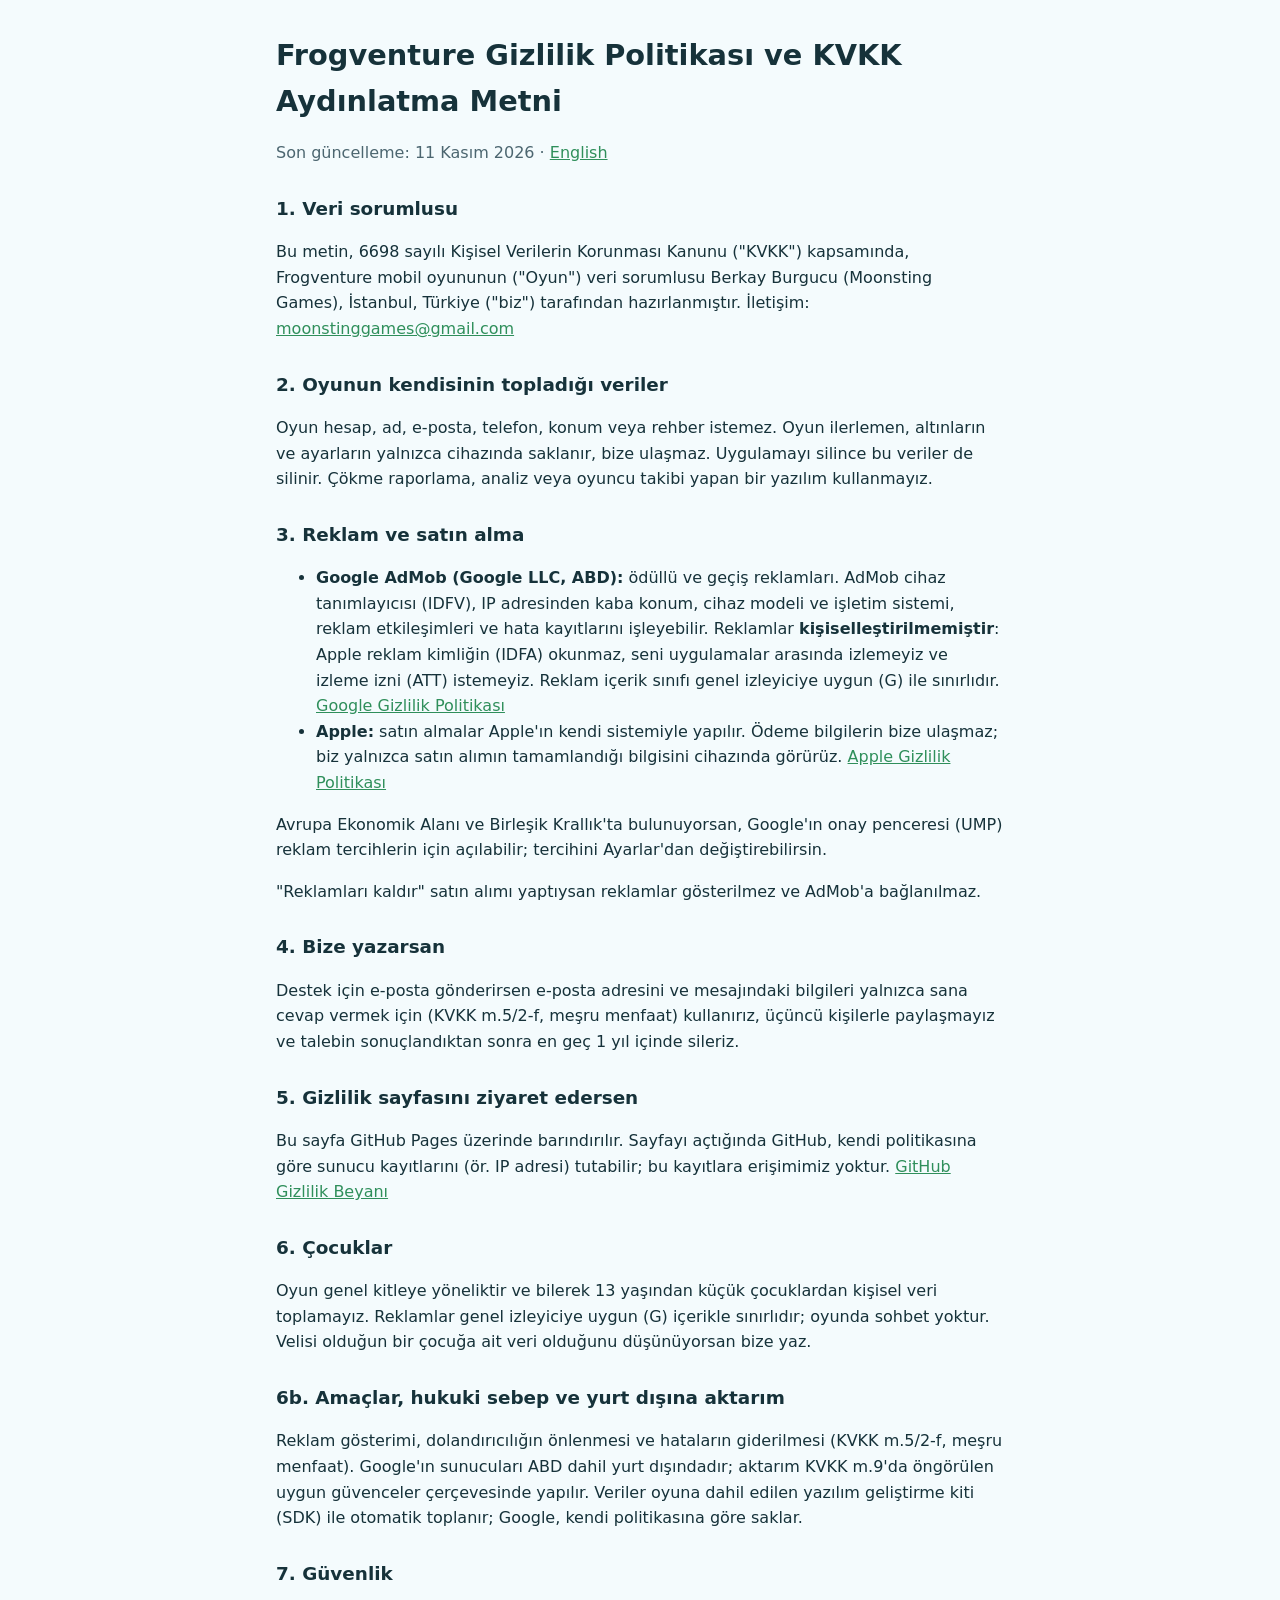
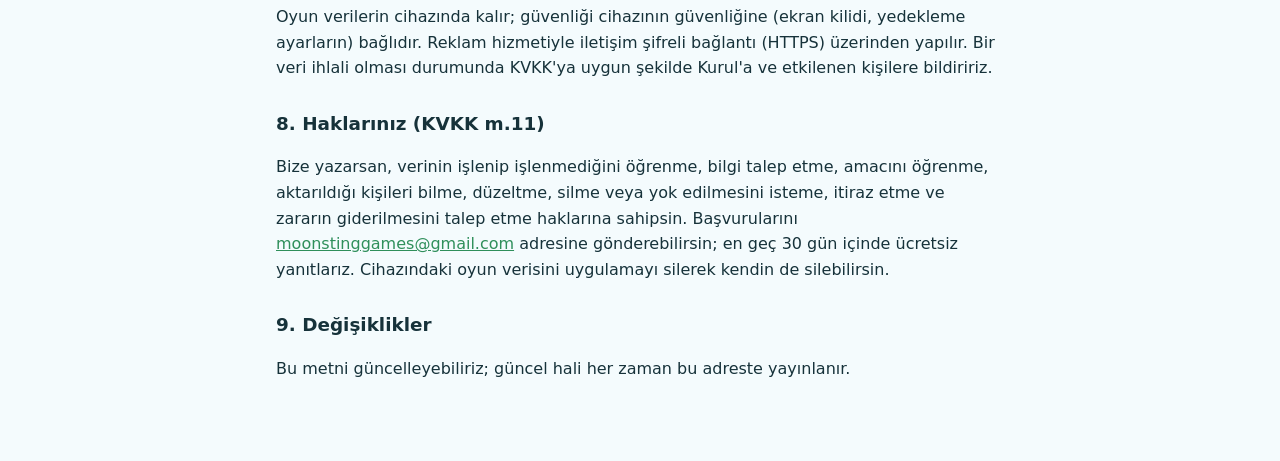
==== commit f6105e71: "Privacy pages: mention Google consent form (UMP) Co-Authored-By: Claude Sonnet 5.5 <noreply@anthropi" ====
--- a/frogventure/privacy.html
+++ b/frogventure/privacy.html
@@ -5,6 +5,7 @@
 <h2>3. Reklam ve satın alma</h2><ul>
 <li><b>Google AdMob (Google LLC, ABD):</b> ödüllü ve geçiş reklamları. AdMob cihaz tanımlayıcısı (IDFV), IP adresinden kaba konum, cihaz modeli ve işletim sistemi, reklam etkileşimleri ve hata kayıtlarını işleyebilir. Reklamlar <b>kişiselleştirilmemiştir</b>: Apple reklam kimliğin (IDFA) okunmaz, seni uygulamalar arasında izlemeyiz ve izleme izni (ATT) istemeyiz. Reklam içerik sınıfı genel izleyiciye uygun (G) ile sınırlıdır. <a href="https://policies.google.com/privacy">Google Gizlilik Politikası</a></li>
 <li><b>Apple:</b> satın almalar Apple'ın kendi sistemiyle yapılır. Ödeme bilgilerin bize ulaşmaz; biz yalnızca satın alımın tamamlandığı bilgisini cihazında görürüz. <a href="https://www.apple.com/legal/privacy/tr/">Apple Gizlilik Politikası</a></li></ul>
+<p>Avrupa Ekonomik Alanı ve Birleşik Krallık'ta bulunuyorsan, Google'ın onay penceresi (UMP) reklam tercihlerin için açılabilir; tercihini Ayarlar'dan değiştirebilirsin.</p>
 <p>"Reklamları kaldır" satın alımı yaptıysan reklamlar gösterilmez ve AdMob'a bağlanılmaz.</p>
 <h2>4. Bize yazarsan</h2><p>Destek için e-posta gönderirsen e-posta adresini ve mesajındaki bilgileri yalnızca sana cevap vermek için (KVKK m.5/2-f, meşru menfaat) kullanırız, üçüncü kişilerle paylaşmayız ve talebin sonuçlandıktan sonra en geç 1 yıl içinde sileriz.</p>
 <h2>5. Gizlilik sayfasını ziyaret edersen</h2><p>Bu sayfa GitHub Pages üzerinde barındırılır. Sayfayı açtığında GitHub, kendi politikasına göre sunucu kayıtlarını (ör. IP adresi) tutabilir; bu kayıtlara erişimimiz yoktur. <a href="https://docs.github.com/tr/site-policy/privacy-policies/github-general-privacy-statement">GitHub Gizlilik Beyanı</a></p>
